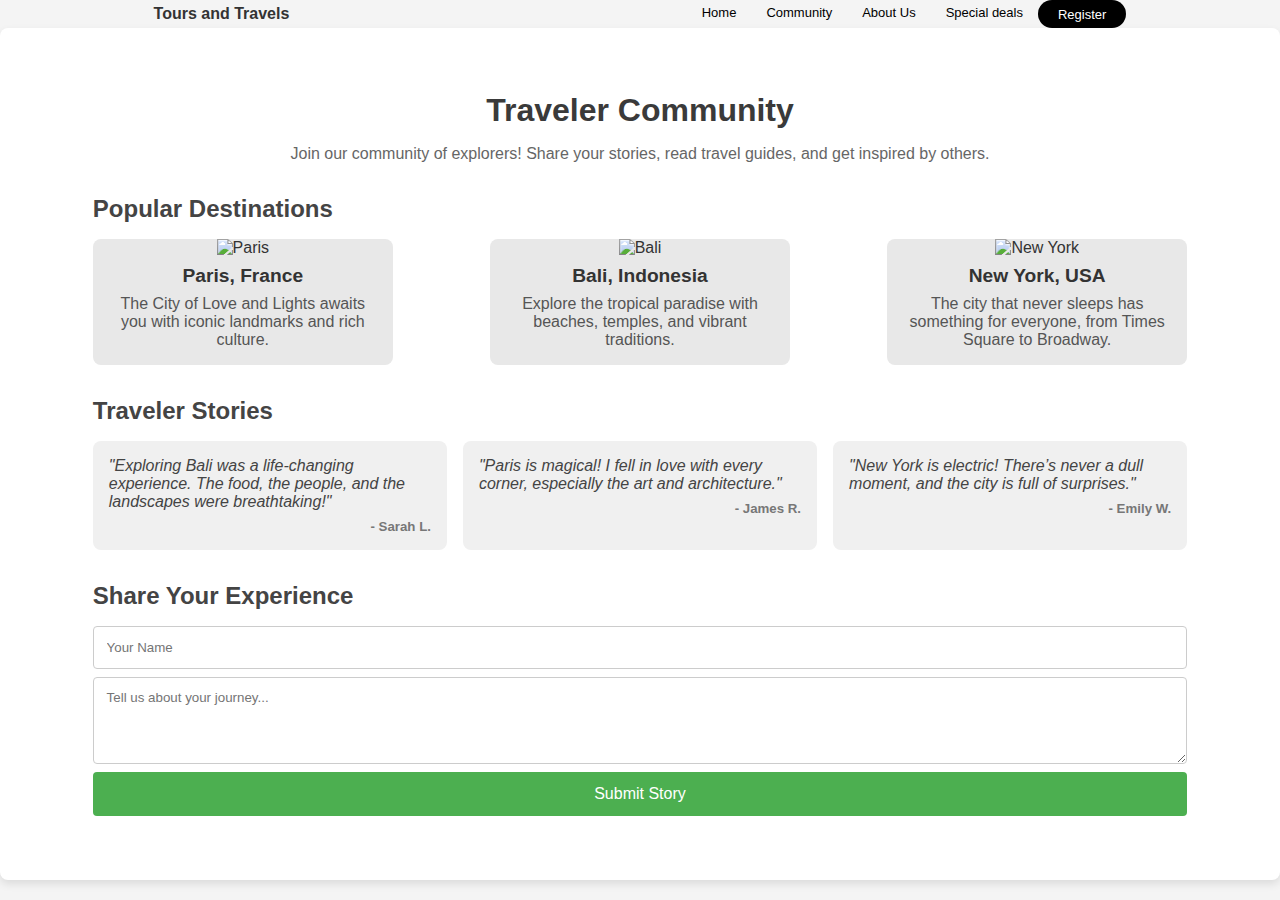
==== community.html @ a0ce50c3 "firt commit" ====
<!DOCTYPE html>
<html lang="en">
<head>
  <meta charset="UTF-8">
  <meta name="viewport" content="width=device-width, initial-scale=1.0">
  <title>Community Section - Tours & Travel</title>
  <!-- <link rel="stylesheet" href="styles.css"> -->
  <link rel="stylesheet" href="community.css">
</head>
<body>
    <header>
        <nav>
            <h4>Tours and Travels</h4>
            <ul>
                <li><a href="INDEX.HTML">Home</a></li>
                <li><a href="community.html">Community</a></li>
                <li><a href="#">About Us</a></li>
                <li><a href="deals.html">Special deals</a></li>
                <li><a href="#">Register</a></li>
            </ul>
            <!-- <i class="bi bi-three-dots"></i> -->
        </nav>
    </header>
  <!-- Community Section -->
  <section class="community-section">
    <div class="container">
      <h2 class="section-title">Traveler Community</h2>
      <p class="section-description">Join our community of explorers! Share your stories, read travel guides, and get inspired by others.</p>
      
      <!-- Popular Destinations -->
      <div class="destinations">
        <h3>Popular Destinations</h3>
        <div class="destination-cards">
          <div class="destination-card">
            <img src="paris.jpg" alt="Paris">
            <h4>Paris, France</h4>
            <p>The City of Love and Lights awaits you with iconic landmarks and rich culture.</p>
          </div>
          <div class="destination-card">
            <img src="bali.jpg" alt="Bali">
            <h4>Bali, Indonesia</h4>
            <p>Explore the tropical paradise with beaches, temples, and vibrant traditions.</p>
          </div>
          <div class="destination-card">
            <img src="newyork.jpg" alt="New York">
            <h4>New York, USA</h4>
            <p>The city that never sleeps has something for everyone, from Times Square to Broadway.</p>
          </div>
        </div>
      </div>

      <!-- Travel Stories -->
      <div class="stories">
        <h3>Traveler Stories</h3>
        <div class="story-cards">
          <div class="story-card">
            <p class="story-text">"Exploring Bali was a life-changing experience. The food, the people, and the landscapes were breathtaking!"</p>
            <h5>- Sarah L.</h5>
          </div>
          <div class="story-card">
            <p class="story-text">"Paris is magical! I fell in love with every corner, especially the art and architecture."</p>
            <h5>- James R.</h5>
          </div>
          <div class="story-card">
            <p class="story-text">"New York is electric! There’s never a dull moment, and the city is full of surprises."</p>
            <h5>- Emily W.</h5>
          </div>
        </div>
      </div>

      <!-- Community Feedback Form -->
      <div class="feedback">
        <h3>Share Your Experience</h3>
        <form class="feedback-form">
          <input type="text" placeholder="Your Name" required>
          <textarea placeholder="Tell us about your journey..." rows="4" required></textarea>
          <button type="submit">Submit Story</button>
        </form>
      </div>
    </div>
  </section>
</body>
</html>
---- styles.css ----
header{
    width: 80%;
    height: 95vh;
    /* border: 1px solid black; */
    margin: auto;
}
header nav{
    width: 95%;
    height: 7%;
    /* border: 1px solid black; */
    margin: auto;
    display: flex;
    align-items: center;
    justify-content: space-between;
}
header nav ul{
    list-style: none;
    display: flex;
 
}
header nav ul li{
    padding: 3px 15px;
 
}
header nav ul li:nth-last-child(1){
    background: black;
    border-radius: 20px;
    padding: 5px 20px;
 
}
header nav ul li:nth-last-child(1) a{
   color: white;
 
}
header nav ul a{
    text-decoration: none;
    font-size: 13px;
    font-weight: 500;
    color: black;
    transition: .3s linear;
 
}
header nav ul a:hover{
   color: grey;

}
header nav .bi-three-dots{
    display: none;
}
header .content{
    position: relative;
    width: 100%;
    height: 93%;
    /* border: 1px solid black; */
}
header .content::before{
    content: ' ';
    position: absolute;
    width: 100%;
    height: 80%;
    /* border: 1px solid black; */
    background: url('images/background\ img1.jpg')no-repeat center center/cover;
    border-radius: 10px;
    z-index: -1;
  
}
header .content .cont_box{
    width: 500px;
    height: auto;
    padding: 30px;
    

}
header .content .cont_box h1{
    line-height: 40px;
    font-weight: 800px;
}
header .content .cont_box h1 p{
    font-size: 14px;
    font-weight: 400px;
}
header .content .cont_box button{
    margin-top: 20px;
    padding: 10px 20px;
    border-radius: 20px;
    border: 2px solid black;
    background: black;
    color: white;
    outline: none;
    cursor: pointer;
    transition: .3s linear;
}
header .content .cont_box button:hover{
    background: rgb(113, 113, 113);
    border: 2px solid rgb(113,113, 113);
}
header .trip_box{
    position: relative;
    width: 95%;
    height: auto;
    margin: auto;
    /* border: 1px solid black; */
}
header .trip_box .search_box{
    position: absolute;
    left: 0;
    top: 0;
    width:60%;
    height:60px;
    display: flex;
    align-items: center;
    justify-content: center;
    background:white;
    border-radius: 5px;
    box-shadow: 0px 10px 25px rgb(114,114,114);
    z-index: 1;
    padding: 10px 20px;
}
header .trip_box .search_box .card{
    width: 200px;
    height: 100%;
    /* border: 1px solid black; */
}
header .trip_box .search_box .card h4{
    margin: 0;
    font-size: 15px;
    font-weight: 700;
}
header .trip_box .search_box .card h4 .bi{
    position: absolute;
    font-size: 13px;
    margin: 2px 0px 0px 5px;
    transition: .3s linear;
}
header .trip_box .search_box .card input{
    margin-top: 3px;
    padding: 5px 0px;
    border: none;
    outline: none;
    font-size: 13px;
}
header .trip_box .search_box input[type="button"]{
    background: black;
    color: white;
    padding: 10px 20px;
    border-radius: 20px;
    border: none;
    outline: none;
    cursor: pointer;
    transition: .3s linear;
    
}
header .trip_box .search_box input[type="button"]:hover{
    background: grey;
}
header .trip_box .travel{
    position: relative;
    width: 100%;
    height: auto;
    margin: auto;
    top: 30px;
    /* background: black; */
    /* border: 1px solid black; */
    border-radius: 10px;
    padding-bottom: 20px;
    box-shadow: 0px 20px 25px -10px rgb(165,165,165);
}
header .trip_box .travel::before{
  content: ' ';
  position: absolute;
  width: 100%;
  height: 100%;
  border-radius: 10px;
  background: rgb(241,241,241, .7);
  backdrop-filter: blur(5px);
  z-index: -1;
}
header .trip_box .travel h4{
   margin: 0;
   padding: 50px 0px 15px 1.7%;
  }
  header .trip_box .travel .card{
    width: 96%;
    height: auto;
    margin: 0 auto;
    /* border: 1px solid black; */
    display: flex;
    align-items: center;
    justify-content: space-between;
  }
  header .trip_box .travel .card .f1{
    width: 220px;
    height: 180px;
    /* border: 1px solid black; */
  }
  header .trip_box .travel .card .f1 h3{
    margin: 0px 0px 10px 0px;
    display: flex;
    align-items: center;
    font-size: 16px;
    font-weight: 600px;
  }
  header .trip_box .travel .card .f1 h3 img{
    width: 20px;
    height: 20px;
    margin-left: 5px;
  }
  header .trip_box .travel .card .f1 img{
    width: 100%;
    height: 50%;
    margin-left: 5px;
  }
  header .trip_box .travel .card .f1 .btn_city{
    display: flex;
    align-items: center;
    justify-content: space-between;
    /* border: 1px solid black; */
  }
  header .trip_box .travel .card .f1 .btn_city a{
   text-decoration: none;
   background: black;
   color: white;
   border-radius: 20px;
   padding: 6px 20px;
   font-size: 11px;
   transition: .3s linear;


  }
  header .trip_box .travel .card .f1 .btn_city a:hover{
   background: grey;
 
 
   }
   header .trip_box .travel .card .f1 .btn_city h5{
      font-size: 11px;
      font-weight: 500;
      margin: 0;
      margin-top: 5px;
      line-height: 15px;
  
  
    }
.offers{
    width: 60%;
    height: auto;
    /* border: 1px solid black; */
    margin: auto;
    margin-top: 100px;
    transition: .5s linear;
}
.offers h1{
    font-weight: 600;
    text-align: center;
    margin: 0;
}
.offers p{
    font-weight: 500;
    text-align: center;
    margin: 0;
}
.offers .cards{
    margin-top: 20px;
    display: flex;
    align-items: center;
    justify-content: space-between;
    /* border: 1px solid black; */
    flex-wrap: wrap;
}
.offers .cards .f2{
    position: relative;
    width: 200px;
    height: 350px;
    /* border: 1px solid black; */
    margin-top: 10px;
}
.offers .cards .f2 h3{
    width: 140px;
    padding: 6px 0px;
    background: rgb(165,243,165);
    border-radius: 20px;
    font-size: 12px;
    display: grid;
    place-items: center;
    margin: auto;
}
.offers .cards .f2 .img_text{
   position: relative;
   width: 100%;
   height: 250px;
   margin-top: 5px;
}
.offers .cards .f2 .img_text img{
    position: relative;
    width: 100%;
    height: 100%;
 }
 
.offers .cards .f2 .img_text h4{
    position: absolute;
    font-size: 9px;
    padding: 10px 15px;
    margin: 0;
    bottom: 0;
    color: black;
    z-index: 2;
 }
 .offers .cards .f2 .img_text h4::before{
    content: ' ';
    position: absolute;
    width: 100%;
    height: 100%;
    background: rgb(255, 255, 255, .1);
    backdrop-filter: blur(5px);
    z-index: -1;
    bottom: 0;
    left: 0;

 }
 .offers .cards .f2 .cont_box{
    width: 99%;
    display: flex;
    align-items: center;
    justify-content: space-between;   
    border: 1px solid rgb(92, 90, 90);
    padding: 5px 0px;
    border-radius: 0px 0px 5px 5px;
}
.offers .cards .f2 .cont_box .price , .dayes{
    margin: 0px 8px;
}
.offers .cards .f2 .cont_box .price .heart_chat{
    display: flex;
    align-items: center;
}
.offers .cards .f2 .cont_box .price .heart_chat i:nth-child(1){
   color: red;
   font-size: 13px;
   margin-right: 10px;
}
.offers .cards .f2 .cont_box .price .heart_chat i span{
    color: black;
    font-size: 12px;
    margin-left: 3px;
    font-style: normal;
   
 }
 .offers .cards .f2 .cont_box .price .heart_chat i:nth-child(2){
    color: rgb(119,196,229);
    font-size: 13px;
    margin-right: 10px;
 }
 .offers .cards .f2 .cont_box .price .info_price{
   display: flex;
   align-items: center;
   margin-top: 3px;
 }
 .offers .cards .f2 .cont_box .price .info_price a{
    text-decoration: none;
    color: black;
    font-size: 11px;
    font-weight: 700;
    transition: .3s linear;
    margin-right: 13px;
  }
  .offers .cards .f2 .cont_box .price .info_price a:hover{
    background: grey;
  }
  .offers .cards .f2 .cont_box .price .info_price h4{
    margin: 0;
    font-size: 13px;
  }
  .offers .cards .f2 .cont_box .dayes{
    color: white;
    background: black;
    border-radius: 50%;
    font-size: 8px;
    padding: 10px;
    text-align: center;
    cursor: pointer;
    transition: .3s linear;
  }
  .offers .cards .f2 .cont_box .dayes:hover{
     transform: rotate(360deg);
  }

  .destination{
    width: 45%;
    height: auto;
    /* border: 1px solid #000; */
    margin: auto;
    margin-top: 70px;
    display: flex;
    align-items: center;
    justify-content: center;
  }

  .destination .des_bx , .img_bx{
    position: relative;
    width: 50%;
    height: auto;
    /* border: 1px solid #000; */
  }

  .destination .des_bx h4 {
    margin: 0;
    font-size: 20px;
    color: #000;
    line-height: 1opx;
    letter-spacing: 1px;
  }

  .destination .des_bx p {
    font-size: 12px;
  }
  .destination .des_bx li {
    list-style-type: none;
    padding: 0px 0px 8px 0px;
    font-size: 12px;
    font-weight: 600;
  } 

  .destination .des_bx h6 {
    width: 250px;
    font-size: 12px;
    font-weight: 500;
    margin: 20px 0px;
  }

  .destination .des_bx button{
    font-size: 12px;
    padding: 8px 15px;
    border-radius: 20px;
    background: #000;
    color: #fff;
    /* border: 2px solid #000; */
    cursor: pointer;
    transition: .3s linear;
  }

  .destination .des_bx button:hover {
    background: gray;
    border: 2px solid gray;
  }

  .destination .img_bx img {
    width: 100%;
    height: 420px;
    border-radius: 5px;
  }

.destination .img_bx .msg{
    position: absolute;
    top: 50%;
    left: -10%;
    width: 160px;
    height: 50px;
    background: white;
    box-shadow: 0px 5px 20px gray;
    display: flex;
    align-items: center;
    padding: 0px 10px;
    border-radius: 5px;
}
.destination .img_bx .msg:nth-child(2){
  top: 10%;
  left: 55%;
}

.destination .img_bx .msg img{
    width: 30px;
    height: 55%;
}

.destination .img_bx .msg .cont{
    margin-left: 15px;
}

.destination .img_bx .msg .cont h4{
    margin: 0;
    font-size: 15px;
    font-weight: 500;
}
.destination .img_bx .msg .cont .bi:nth-child(1){
  color: red;
  margin-right: 5px;
  font-size: 13px;
}
.destination .img_bx .msg .cont .bi span{
 font-style: normal;
 margin-left: 3px;
 font-size: 12px;
 color: grey;
}
.destination .img_bx .msg .cont .bi:nth-child(2){
  color: rgb(119,196,229);
  margin-right: 5px;
  font-size: 13px;
 }
 footer{
  width: 100%;
  height: auto;
  background: rgb(249,249,255);
  margin-top: 20px;
  display: flex;
  align-items: center;
  justify-content: center;
  flex-direction: column;
 }
 footer h2{
  text-align: center;
  margin: 0;
  margin-top: 25px;
  line-height: 30px;
  font-weight: 600;

}
footer p{
  text-align: center;
  width: 400px;
  font-size: 13px;
}
footer .input{
  box-shadow: 0px 3px 20px -1px gray;
  border-radius: 20px;
}
footer .input input{
  padding: 12px 15px;
  border: none;
  outline: none;
  font-size: 12px;
  border-radius: 20px 0px 0px 20px;
 

}
footer .input button{
 padding: 12px 15px;
 border: none;
 outline: none;
 font-size: 12px;
 border-radius: 0px 20px 20px 0px;
 background: black;
 color: white;
 cursor: pointer;
 transition: .3s linear ;
}
footer .input button:hover{
 background: grey;
 }
 footer ul{
  list-style: none;
  display: flex;
  /* align-items: center; */
  margin-top: 30px;
 }
 footer ul li{
  text-align: center;
  margin-right: 30px;
  font-weight: bold;
 }
 footer ul li h6{
  font-size: 11px;
  font-weight: 600;
  max-width: 120px;
  margin: 0;
  line-height: 18px;
  border-top: 1px solid black;
  padding-top: 3px;

 }
---- community.css ----
/* General Styles */
header{
    width: 80%;
    /* height: 95vh; */
    /* border: 1px solid black; */
    margin: auto;
}
header nav{
    width: 95%;
    height: 7%;
    /* border: 1px solid black; */
    margin: auto;
    display: flex;
    align-items: center;
    justify-content: space-between;
}
header nav ul{
    list-style: none;
    display: flex;
 
}
header nav ul li{
    padding: 3px 15px;
 
}
header nav ul li:nth-last-child(1){
    background: black;
    border-radius: 20px;
    padding: 5px 20px;
 
}
header nav ul li:nth-last-child(1) a{
   color: white;
 
}
header nav ul a{
    text-decoration: none;
    font-size: 13px;
    font-weight: 500;
    color: black;
    transition: .3s linear;
 
}
header nav ul a:hover{
   color: grey;

}
header nav .bi-three-dots{
    display: none;
}
* {
    box-sizing: border-box;
    margin: 0;
    padding: 0;
    font-family: Arial, sans-serif;
  }
  body {
    background-color: #f4f4f4;
    color: #333;
  }
  .container {
    width: 90%;
    max-width: 1200px;
    margin: auto;
    padding: 2rem 0;
  }
  
  /* Community Section Styles */
  .community-section {
    background-color: #ffffff;
    padding: 2rem;
    border-radius: 8px;
    box-shadow: 0 4px 8px rgba(0, 0, 0, 0.1);
  }
  .section-title {
    font-size: 2rem;
    text-align: center;
    color: #3a3a3a;
    margin-bottom: 1rem;
  }
  .section-description {
    text-align: center;
    color: #666;
    margin-bottom: 2rem;
  }
  
  /* Destinations Styles */
  .destinations h3 {
    font-size: 1.5rem;
    color: #444;
    margin-bottom: 1rem;
  }
  .destination-cards {
    display: flex;
    gap: 1rem;
    flex-wrap: wrap;
    justify-content: space-between;
  }
  .destination-card {
    background-color: #e8e8e8;
    border-radius: 8px;
    overflow: hidden;
    text-align: center;
    width: 100%;
    max-width: 300px;
  }
  .destination-card img {
    width: 100%;
    height: 200px;
    object-fit: cover;
  }
  .destination-card h4 {
    font-size: 1.2rem;
    color: #333;
    margin: 0.5rem 0;
  }
  .destination-card p {
    color: #555;
    padding: 0 1rem 1rem;
  }
  
  /* Stories Styles */
  .stories h3 {
    font-size: 1.5rem;
    color: #444;
    margin: 2rem 0 1rem;
  }
  .story-cards {
    display: flex;
    gap: 1rem;
    flex-wrap: wrap;
  }
  .story-card {
    background-color: #f0f0f0;
    border-radius: 8px;
    padding: 1rem;
    flex: 1 1 300px;
  }
  .story-text {
    font-style: italic;
    color: #444;
    margin-bottom: 0.5rem;
  }
  .story-card h5 {
    text-align: right;
    color: #777;
  }
  
  /* Feedback Form Styles */
  .feedback {
    margin-top: 2rem;
  }
  .feedback h3 {
    font-size: 1.5rem;
    color: #444;
    margin-bottom: 1rem;
  }
  .feedback-form {
    display: flex;
    flex-direction: column;
    gap: 0.5rem;
  }
  .feedback-form input,
  .feedback-form textarea {
    padding: 0.8rem;
    border: 1px solid #ccc;
    border-radius: 4px;
    width: 100%;
  }
  .feedback-form button {
    padding: 0.8rem;
    background-color: #4caf50;
    color: #ffffff;
    border: none;
    border-radius: 4px;
    cursor: pointer;
    font-size: 1rem;
  }
  .feedback-form button:hover {
    background-color: #45a049;
  }
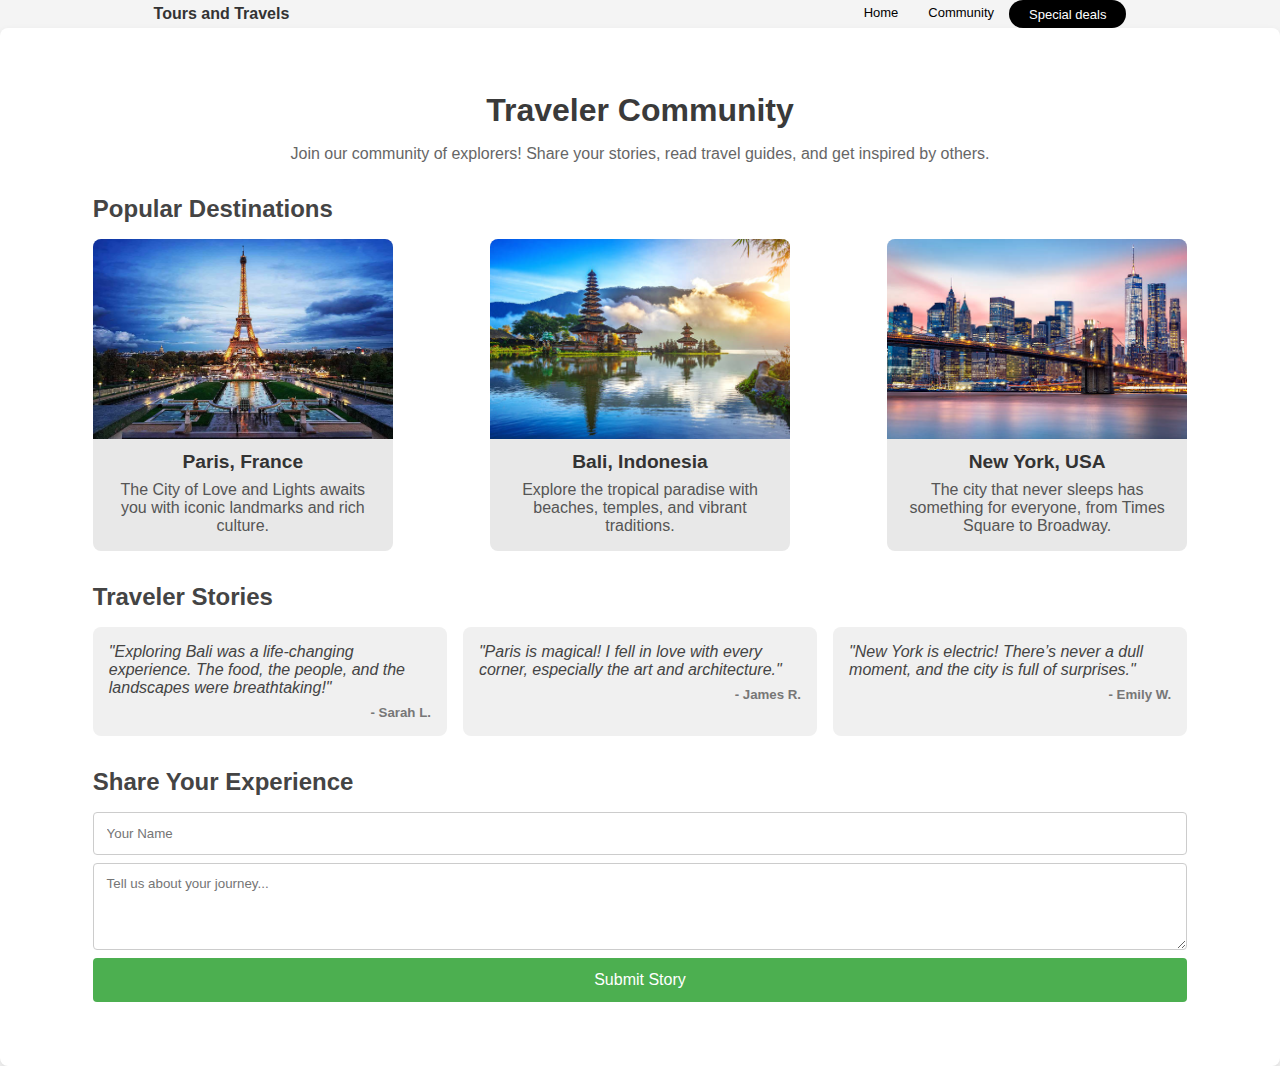
==== commit 22b4adf3: "secomd commit" ====
--- a/community.html
+++ b/community.html
@@ -14,9 +14,9 @@
             <ul>
                 <li><a href="INDEX.HTML">Home</a></li>
                 <li><a href="community.html">Community</a></li>
-                <li><a href="#">About Us</a></li>
+                
                 <li><a href="deals.html">Special deals</a></li>
-                <li><a href="#">Register</a></li>
+  
             </ul>
             <!-- <i class="bi bi-three-dots"></i> -->
         </nav>
@@ -32,17 +32,17 @@
         <h3>Popular Destinations</h3>
         <div class="destination-cards">
           <div class="destination-card">
-            <img src="paris.jpg" alt="Paris">
+            <img src="images/paris.jpg" alt="Paris">
             <h4>Paris, France</h4>
             <p>The City of Love and Lights awaits you with iconic landmarks and rich culture.</p>
           </div>
           <div class="destination-card">
-            <img src="bali.jpg" alt="Bali">
+            <img src="images/bali.jpg" alt="Bali">
             <h4>Bali, Indonesia</h4>
             <p>Explore the tropical paradise with beaches, temples, and vibrant traditions.</p>
           </div>
           <div class="destination-card">
-            <img src="newyork.jpg" alt="New York">
+            <img src="images/newyork.jpg" alt="New York">
             <h4>New York, USA</h4>
             <p>The city that never sleeps has something for everyone, from Times Square to Broadway.</p>
           </div>
